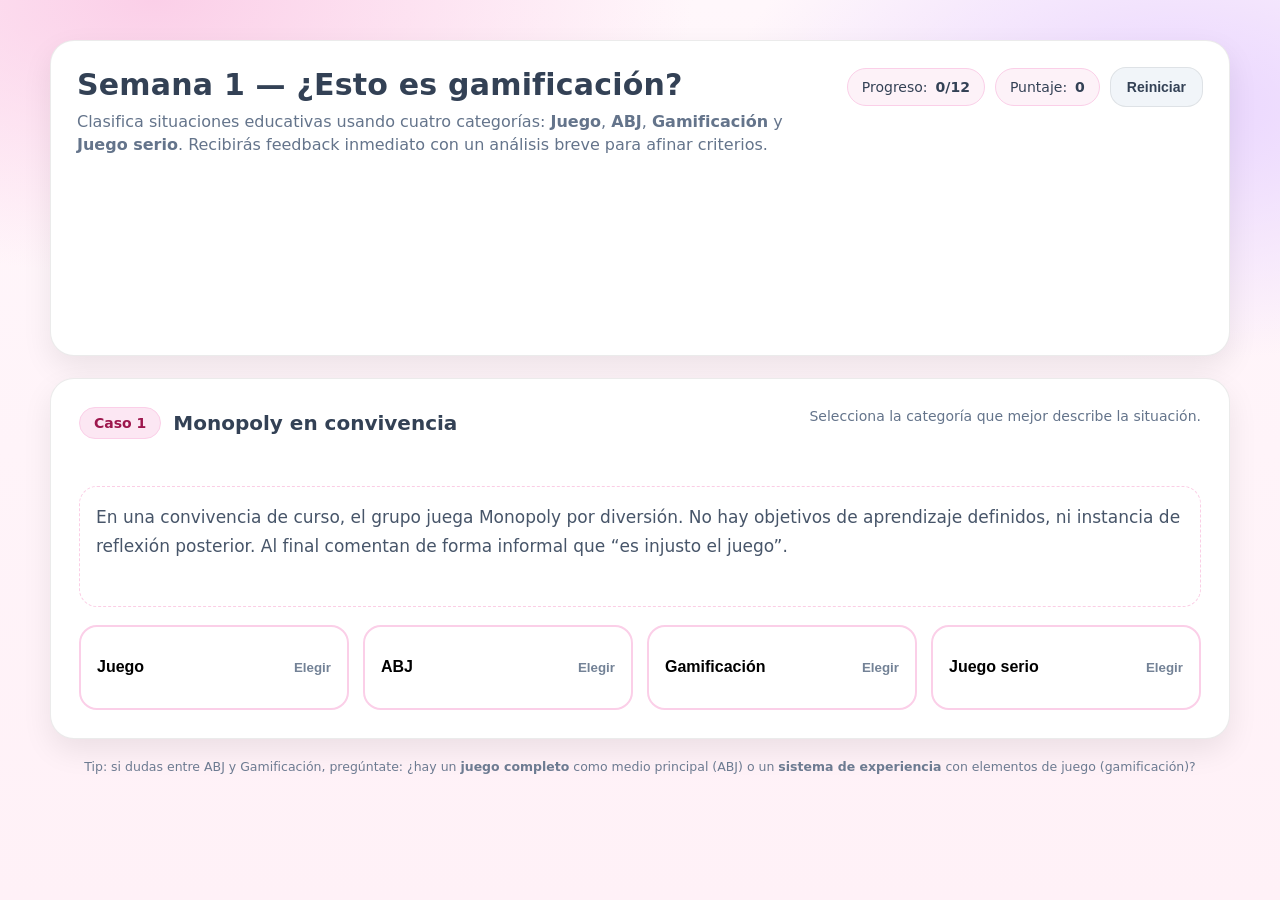
==== index.html @ e66f0f80 "Add files via upload" ====
<!DOCTYPE html>
<html lang="es">
<head>
  <meta charset="UTF-8" />
  <meta name="viewport" content="width=device-width, initial-scale=1.0"/>
  <title>Semana 1 — ¿Esto es gamificación?</title>
  <style>
    :root{
      --bg:#fff1f7;
      --card:#ffffff;
      --card2:#fdf2f8;
      --text:#334155;
      --muted:#64748b;
      --accent:#f472b6;
      --accent2:#c4b5fd;
      --ok:#34d399;
      --bad:#fb7185;
      --line:rgba(0,0,0,.08);
      --shadow: 0 12px 30px rgba(0,0,0,.08);
      --radius:24px;
      --radius2:18px;
      --font: ui-sans-serif, system-ui, -apple-system, Segoe UI, Roboto, Arial, sans-serif;
    }

    *{ box-sizing:border-box; }
    body{
      margin:0;
      font-family:var(--font);
      color:var(--text);
      background:
        radial-gradient(900px 460px at 12% 0%, #fbcfe8, transparent 60%),
        radial-gradient(820px 460px at 92% 12%, #e9d5ff, transparent 55%),
        linear-gradient(180deg, #fff7fb, var(--bg));
      min-height:100vh;
      display:flex;
      justify-content:center;
      padding:40px 22px;
    }

    .wrap{
      width:min(1180px, 100%);
      display:grid;
      gap:22px;
    }

    header{
      background:var(--card);
      border:1px solid var(--line);
      border-radius:var(--radius);
      box-shadow:var(--shadow);
      padding:26px;
      display:flex;
      justify-content:space-between;
      align-items:flex-start;
      gap:18px;
      flex-wrap:wrap;
    }

    .title h1{
      margin:0;
      font-size:30px;
      font-weight:900;
      letter-spacing:.2px;
    }
    .title p{
      margin:8px 0 0;
      color:var(--muted);
      font-size:16px;
      line-height:1.45;
      max-width:720px;
    }

    .meta{
      display:flex;
      gap:10px;
      align-items:center;
      flex-wrap:wrap;
      justify-content:flex-end;
    }
    .pill{
      background:#fdf2f8;
      border:1px solid #fbcfe8;
      padding:10px 14px;
      border-radius:999px;
      font-size:14px;
      display:flex;
      gap:8px;
      align-items:center;
    }
    .pill strong{ font-weight:900; }

    .btn{
      border:1px solid var(--line);
      background:var(--accent);
      color:white;
      padding:11px 16px;
      border-radius:16px;
      font-weight:900;
      font-size:14px;
      cursor:pointer;
      transition:.15s;
    }
    .btn:hover{ filter:brightness(.97); transform: translateY(-1px); }
    .btn.secondary{
      background:#f1f5f9;
      color:#334155;
    }

    main{
      display:grid;
      gap:18px;
    }

    .card{
      background:var(--card);
      border:1px solid var(--line);
      border-radius:var(--radius);
      box-shadow:var(--shadow);
      padding:28px;
      display:grid;
      gap:18px;
    }

    .row{
      display:flex;
      justify-content:space-between;
      align-items:flex-start;
      gap:12px;
      flex-wrap:wrap;
    }

    .caseTitle{
      display:flex;
      gap:12px;
      align-items:center;
      font-size:20px;
      font-weight:900;
    }
    .badge{
      background:#fce7f3;
      color:#9d174d;
      border-radius:999px;
      padding:7px 14px;
      font-size:14px;
      font-weight:900;
      border:1px solid #fbcfe8;
    }

    .mini{
      color:var(--muted);
      font-size:14px;
      line-height:1.4;
      max-width:420px;
    }

    .caseText{
      margin:0;
      font-size:17px;
      line-height:1.72;
      color:#475569;
      background:#ffffff;
      border:1px dashed rgba(244,114,182,.35);
      border-radius:18px;
      padding:16px 16px;
    }

    .options{
      display:grid;
      grid-template-columns: repeat(auto-fit, minmax(240px, 1fr));
      gap:14px;
    }

    button.opt{
      background:#fff;
      border:2px solid #fbcfe8;
      border-radius:18px;
      padding:16px 16px;
      font-size:16px;
      font-weight:900;
      cursor:pointer;
      transition:.15s;
      display:flex;
      justify-content:space-between;
      align-items:center;
      gap:12px;
      min-height:56px;
    }
    button.opt:hover{
      background:#fdf2f8;
      transform:translateY(-2px);
      border-color: rgba(244,114,182,.55);
    }
    button.opt:disabled{
      opacity:.75;
      cursor:not-allowed;
      transform:none;
    }
    button.opt small{
      font-weight:800;
      color:rgba(100,116,139,.9);
    }

    .feedback{
      display:none;
      background: #fdf2f8;
      border:1px solid #fbcfe8;
      border-radius:18px;
      padding:16px;
      gap:10px;
    }
    .feedback.show{ display:grid; }

    .tag{
      font-size:13px;
      font-weight:900;
      padding:6px 12px;
      border-radius:999px;
      width:fit-content;
      border:1px solid var(--line);
      background:#fff;
      color:var(--muted);
    }
    .tag.ok{
      background: rgba(52,211,153,.14);
      border-color: rgba(52,211,153,.35);
      color:#065f46;
    }
    .tag.bad{
      background: rgba(251,113,133,.14);
      border-color: rgba(251,113,133,.35);
      color:#7f1d1d;
    }

    .explain{
      margin:0;
      font-size:15px;
      line-height:1.65;
      color:#334155;
    }
    .explain em{
      font-style:normal;
      font-weight:900;
      color:#111827;
    }

    .nav{
      display:flex;
      justify-content:space-between;
      gap:10px;
      flex-wrap:wrap;
      align-items:center;
    }

    .result{
      display:none;
      background:var(--card);
      border:1px solid var(--line);
      border-radius:var(--radius);
      box-shadow:var(--shadow);
      padding:28px;
      gap:14px;
    }
    .result.show{ display:grid; }

    .scoreBig{
      font-size:40px;
      font-weight:1000;
      color:#9d174d;
      letter-spacing:.2px;
    }

    .hint{
      margin:0;
      color:var(--muted);
      font-size:15px;
      line-height:1.55;
    }

    .grid2{
      display:grid;
      grid-template-columns: 1.15fr .85fr;
      gap:16px;
    }
    @media (max-width: 900px){
      .grid2{ grid-template-columns:1fr; }
    }

    .list{
      margin:0;
      padding-left:18px;
      font-size:14.5px;
      color:#334155;
      line-height:1.6;
    }

    .tipBox{
      background:#f8fafc;
      border:1px solid rgba(148,163,184,.25);
      border-radius:18px;
      padding:16px;
    }

    .footerNote{
      text-align:center;
      color:rgba(100,116,139,.95);
      font-size:12.5px;
      margin-top:2px;
    }
  </style>
</head>
<body>
  <div class="wrap">
    <header>
      <div class="title">
        <h1>Semana 1 — ¿Esto es gamificación?</h1>
        <p>
          Clasifica situaciones educativas usando cuatro categorías: <strong>Juego</strong>, <strong>ABJ</strong>, <strong>Gamificación</strong> y <strong>Juego serio</strong>.
          Recibirás feedback inmediato con un análisis breve para afinar criterios.
        </p>
      </div>
      <div class="meta">
        <div class="pill">Progreso: <strong id="progress">0/12</strong></div>
        <div class="pill">Puntaje: <strong id="score">0</strong></div>
        <button class="btn secondary" id="resetBtn" type="button">Reiniciar</button>
      </div>
    </header>

    <main>
      <div class="card" id="caseCard">
        <div class="row">
          <div class="caseTitle">
            <span class="badge" id="caseBadge">Caso 1</span>
            <span id="caseName">—</span>
          </div>
          <div class="mini" id="caseMeta">Selecciona la categoría que mejor describe la situación.</div>
        </div>

        <p class="caseText" id="caseText"></p>

        <div class="options" id="options"></div>

        <div class="feedback" id="feedback">
          <div class="row">
            <span class="tag" id="tag"></span>
            <span class="mini" id="correctLabel"></span>
          </div>
          <p class="explain" id="explain"></p>
          <div class="nav">
            <button class="btn secondary" id="backBtn" type="button">← Anterior</button>
            <button class="btn" id="nextBtn" type="button">Siguiente →</button>
          </div>
        </div>
      </div>

      <div class="result" id="result">
        <div class="grid2">
          <div>
            <div class="scoreBig" id="finalScore">0/12</div>
            <p class="hint" id="finalHint"></p>
            <ul class="list" id="takeaways"></ul>
          </div>
          <div class="tipBox">
            <div class="caseTitle" style="margin-bottom:8px;">
              <span class="badge">Checklist rápido</span> ¿Cómo decido?
            </div>
            <ul class="list">
              <li><strong>Juego:</strong> actividad lúdica sin intención pedagógica explícita.</li>
              <li><strong>ABJ:</strong> uso intencional de un juego (existente o adaptado) como medio de aprendizaje.</li>
              <li><strong>Gamificación:</strong> diseño de una experiencia con elementos de juego (metas, progreso, feedback), sin depender de un juego completo.</li>
              <li><strong>Juego serio:</strong> juego/escape/simulación creado específicamente con propósito formativo y evaluación integrada.</li>
            </ul>
          </div>
        </div>
        <div class="nav">
          <button class="btn secondary" id="reviewBtn" type="button">Revisar casos</button>
          <button class="btn" id="copyBtn" type="button">Copiar resultados</button>
        </div>
      </div>

      <div class="footerNote">
        Tip: si dudas entre ABJ y Gamificación, pregúntate: ¿hay un <strong>juego completo</strong> como medio principal (ABJ) o un <strong>sistema de experiencia</strong> con elementos de juego (gamificación)?
      </div>
    </main>
  </div>

  <script>
    // Categorías
    const categories = [
      { key:"juego", label:"Juego" },
      { key:"abj", label:"ABJ" },
      { key:"gam", label:"Gamificación" },
      { key:"serio", label:"Juego serio" }
    ];

    // Casos ampliados (más grandes + juegos concretos + mini-análisis)
    const cases = [
      {
        name:"Monopoly en convivencia",
        text:"En una convivencia de curso, el grupo juega Monopoly por diversión. No hay objetivos de aprendizaje definidos, ni instancia de reflexión posterior. Al final comentan de forma informal que “es injusto el juego”.",
        correct:"juego",
        explain:"Esto es principalmente <em>juego</em>: la intención pedagógica no está explícita ni se diseña una experiencia de aprendizaje. Si quisieras convertirlo en ABJ, tendrías que definir objetivo (p. ej., negociación, probabilidad, economía) y una reflexión guiada."
      },
      {
        name:"Dixit para inferencias y argumentación",
        text:"En Lenguaje, la docente usa Dixit: cada estudiante elige una carta, redacta una interpretación y la defiende con evidencias de un texto leído. Se coevalúa con una pauta (claridad, evidencia, coherencia).",
        correct:"abj",
        explain:"Aquí se utiliza un juego existente como medio didáctico intencional. Eso es <em>ABJ</em>. El juego actúa como disparador de interpretación, argumentación y evidencia."
      },
      {
        name:"Unánimo para vocabulario y categorías",
        text:"En inglés, el docente usa Unánimo para consolidar vocabulario por unidades temáticas. Luego de cada ronda, los estudiantes explican por qué eligieron ciertas palabras, distinguiendo sinónimos y categorías semánticas.",
        correct:"abj",
        explain:"Es <em>ABJ</em>: juego existente, objetivo claro (vocabulario/categorización) y retroalimentación basada en la reflexión del porqué."
      },
      {
        name:"Sushi Go para probabilidad simple",
        text:"En Matemática, el curso usa Sushi Go para hablar de probabilidad: antes de revelar cartas, hacen predicciones y justifican decisiones. Al final registran patrones y construyen una conclusión breve.",
        correct:"abj",
        explain:"También es <em>ABJ</em>. El juego se transforma en un laboratorio de decisiones, predicción y estimación (probabilidad intuitiva)."
      },
      {
        name:"Sistema de misiones con niveles (sin juego base)",
        text:"La unidad se organiza en misiones semanales: cada misión tiene objetivo, tiempo estimado, niveles (básico/medio/desafío), feedback rápido, barra de progreso y logros por constancia.",
        correct:"gam",
        explain:"Esto es <em>gamificación</em>: el foco está en el diseño de experiencia con progreso, metas y feedback. No depende de un juego completo como medio."
      },
      {
        name:"Economía de aula con monedas canjeables",
        text:"Los estudiantes ganan monedas por hábitos (entrega, participación, tutorías) y las canjean por privilegios acordados. El docente monitorea avances, pero no hay juego central.",
        correct:"gam",
        explain:"Es <em>gamificación</em> porque implementa un sistema de incentivos y progreso. Para hacerlo más completo, conviene sumar propósito, autonomía y feedback significativo (no solo premios)."
      },
      {
        name:"Escape room de ciencias diseñado para enseñar",
        text:"El docente diseña un escape room con enigmas de mezclas, densidad y cambios de estado. Hay narrativa, pistas, tiempo limitado y una rúbrica simple de desempeño al cierre.",
        correct:"serio",
        explain:"Esto se acerca a <em>juego serio</em>: fue creado con propósito formativo, integra evaluación y el aprendizaje ocurre dentro del desafío diseñado."
      },
      {
        name:"Simulación digital de ciudad sustentable",
        text:"Se usa un simulador creado para educación donde administran recursos de una ciudad, toman decisiones y observan consecuencias (contaminación, energía, transporte). Al final entregan reporte y reflexión.",
        correct:"serio",
        explain:"Corresponde a <em>juego serio</em> por ser una simulación diseñada con objetivos educativos y trazabilidad del aprendizaje."
      },
      {
        name:"Kahoot de repaso con meta y reflexión",
        text:"Al cierre, se aplica un Kahoot de 12 preguntas. Luego el curso analiza 3 ítems con mayor error y justifica la alternativa correcta. Se registra qué contenido requiere refuerzo.",
        correct:"abj",
        explain:"Cuando el quiz lúdico es el medio principal del repaso y hay reflexión, funciona como <em>ABJ</em>. Si solo fuera ranking sin cierre reflexivo, sería más débil pedagógicamente."
      },
      {
        name:"Classcraft como sistema de experiencia",
        text:"El curso usa Classcraft: roles, poderes, misiones, puntos por hábitos y consecuencias formativas. Se integra al año completo con progresión y eventos.",
        correct:"gam",
        explain:"Classcraft es un ejemplo típico de <em>gamificación</em>: crea un sistema de experiencia con progresión, roles y feedback para sostener comportamiento y aprendizaje."
      },
      {
        name:"Clue adaptado para el método científico",
        text:"Se adapta Clue: cada pista representa evidencia científica (datos, variables, hipótesis). Deben argumentar qué hipótesis se sostiene y por qué, usando una pauta de razonamiento.",
        correct:"abj",
        explain:"Es <em>ABJ</em> porque se toma un juego existente y se adapta con intención pedagógica clara (evidencia, inferencia, método científico)."
      },
      {
        name:"Jugar FIFA en recreo",
        text:"Un grupo juega FIFA por diversión. Un docente observa y comenta que mejora el trabajo en equipo, pero no hay objetivo, guía ni evaluación.",
        correct:"juego",
        explain:"Sin intención pedagógica explícita ni estructura didáctica, es <em>juego</em>. Podría volverse ABJ si se diseña una reflexión sobre estrategia, roles, cooperación o toma de decisiones."
      }
    ];

    // ====== Estado ======
    let idx = 0;
    let score = 0;
    const answered = new Array(cases.length).fill(null);

    const $ = (id) => document.getElementById(id);

    function labelOf(key){
      return categories.find(c => c.key === key)?.label ?? key;
    }

    function render(){
      const c = cases[idx];
      $("caseBadge").textContent = `Caso ${idx+1}`;
      $("caseName").textContent = c.name;
      $("caseText").textContent = c.text;

      const doneCount = answered.filter(x => x !== null).length;
      $("progress").textContent = `${doneCount}/${cases.length}`;
      $("score").textContent = score;

      const optWrap = $("options");
      optWrap.innerHTML = "";
      categories.forEach(cat => {
        const btn = document.createElement("button");
        btn.type="button";
        btn.className="opt";
        btn.innerHTML = `<span>${cat.label}</span><small>Elegir</small>`;
        btn.addEventListener("click", () => choose(cat.key));
        optWrap.appendChild(btn);
      });

      const prev = answered[idx];
      if(prev){
        showFeedback(prev.choice, prev.correct);
        disableOptions(true);
      } else {
        $("feedback").classList.remove("show");
        disableOptions(false);
      }

      $("backBtn").disabled = idx === 0;

      if(doneCount === cases.length){
        $("result").classList.add("show");
        $("caseCard").style.display = "none";
        showFinal();
      } else {
        $("result").classList.remove("show");
        $("caseCard").style.display = "grid";
      }
    }

    function disableOptions(disabled){
      document.querySelectorAll("button.opt").forEach(b => b.disabled = disabled);
    }

    function choose(choice){
      const c = cases[idx];
      const isCorrect = choice === c.correct;

      if(answered[idx] === null){
        if(isCorrect) score += 1;
      }
      answered[idx] = { choice, correct: isCorrect };

      showFeedback(choice, isCorrect);
      disableOptions(true);

      const doneCount = answered.filter(x => x !== null).length;
      $("progress").textContent = `${doneCount}/${cases.length}`;
      $("score").textContent = score;

      if(doneCount === cases.length){
        setTimeout(() => {
          $("result").classList.add("show");
          $("caseCard").style.display = "none";
          showFinal();
        }, 250);
      }
    }

    function showFeedback(choiceKey, isCorrect){
      const c = cases[idx];
      const fb = $("feedback");
      fb.classList.add("show");

      const tag = $("tag");
      tag.className = "tag " + (isCorrect ? "ok" : "bad");
      tag.textContent = isCorrect ? "Correcto" : "Revisemos";

      $("correctLabel").textContent =
        `Tu respuesta: ${labelOf(choiceKey)} · Respuesta esperada: ${labelOf(c.correct)}`;

      $("explain").innerHTML =
        `${c.explain}<br><br><span class="mini"><strong>Clave:</strong> intención pedagógica + estructura (objetivo, feedback, reflexión) = mejora la calidad educativa del uso lúdico.</span>`;
    }

    function next(){
      if(idx < cases.length - 1){
        idx += 1;
        render();
      }
    }
    function back(){
      if(idx > 0){
        idx -= 1;
        render();
      }
    }

    function resetAll(){
      idx = 0;
      score = 0;
      for(let i=0;i<answered.length;i++) answered[i] = null;
      $("result").classList.remove("show");
      $("caseCard").style.display = "grid";
      render();
    }

    function showFinal(){
      $("finalScore").textContent = `${score}/${cases.length}`;

      let msg = "";
      if(score >= 10) msg = "Excelente criterio. Estás diferenciando muy bien intención pedagógica, juego base y diseño de experiencia.";
      else if(score >= 8) msg = "Muy buen nivel. Revisa especialmente la frontera ABJ vs Gamificación cuando hay quiz/herramientas.";
      else if(score >= 6) msg = "Bien. Tienes base sólida, pero te conviene afinar el criterio de intención + estructura + evaluación.";
      else msg = "Buen inicio. Te recomiendo releer los criterios y volver a revisar casos para consolidar distinciones.";

      $("finalHint").textContent = msg;

      const takeaways = [
        "Primero: detecta si existe un objetivo de aprendizaje explícito.",
        "Segundo: si se usa un juego existente/adaptado como medio → ABJ.",
        "Tercero: si es un sistema con misiones/puntos/progreso sin juego completo → Gamificación.",
        "Si el recurso fue creado para enseñar con evaluación integrada → Juego serio.",
        "Si no hay intención pedagógica explícita → Juego (recreativo)."
      ];

      const ul = $("takeaways");
      ul.innerHTML = "";
      takeaways.forEach(t => {
        const li = document.createElement("li");
        li.textContent = t;
        ul.appendChild(li);
      });
    }

    function review(){
      $("result").classList.remove("show");
      $("caseCard").style.display = "grid";
      idx = 0;
      render();
    }

    function copyResults(){
      const lines = [];
      lines.push("Resultados — Semana 1: ¿Esto es gamificación?");
      lines.push(`Puntaje: ${score}/${cases.length}`);
      lines.push("");
      cases.forEach((c, i) => {
        const a = answered[i];
        const pick = a ? labelOf(a.choice) : "—";
        const ok = a ? (a.correct ? "✔" : "✘") : "—";
        lines.push(`${i+1}. ${c.name} → ${ok} (Elegí: ${pick} | Esperado: ${labelOf(c.correct)})`);
      });

      const text = lines.join("\n");
      navigator.clipboard.writeText(text).then(() => {
        const btn = $("copyBtn");
        const old = btn.textContent;
        btn.textContent = "¡Copiado!";
        setTimeout(() => btn.textContent = old, 1100);
      }).catch(() => {
        alert("No se pudo copiar automáticamente. Copia manualmente desde el navegador.");
      });
    }

    // Eventos
    $("nextBtn").addEventListener("click", next);
    $("backBtn").addEventListener("click", back);
    $("resetBtn").addEventListener("click", resetAll);
    $("reviewBtn").addEventListener("click", review);
    $("copyBtn").addEventListener("click", copyResults);

    // Init
    render();
  </script>
</body>
</html>
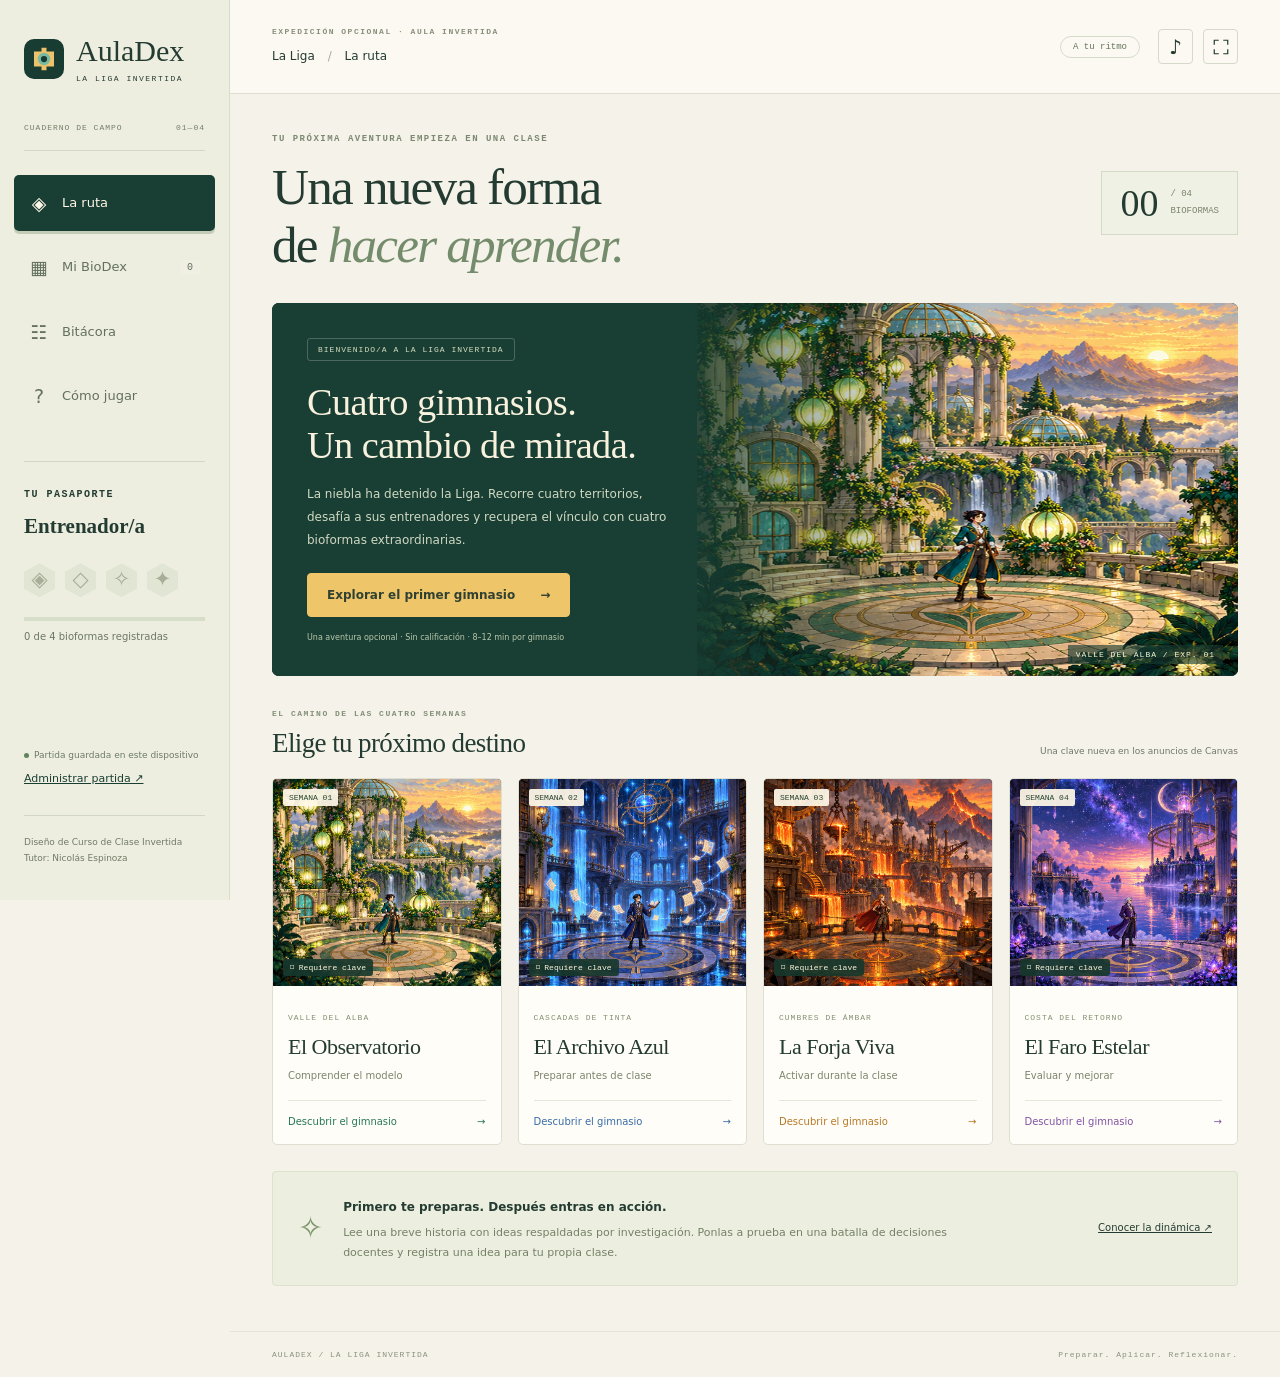
==== commit dbf2f246: "Crear AulaDex: cuatro gimnasios de aula invertida, batallas formativas y BioDex" ====
--- a/index.html
+++ b/index.html
@@ -1,660 +1,11 @@
-<!DOCTYPE html>
-<html lang="es">
-<head>
-  <meta charset="UTF-8" />
-  <meta name="viewport" content="width=device-width, initial-scale=1.0"/>
-  <title>Semana 1 — ¿Esto es gamificación?</title>
-  <style>
-    :root{
-      --bg:#fff1f7;
-      --card:#ffffff;
-      --card2:#fdf2f8;
-      --text:#334155;
-      --muted:#64748b;
-      --accent:#f472b6;
-      --accent2:#c4b5fd;
-      --ok:#34d399;
-      --bad:#fb7185;
-      --line:rgba(0,0,0,.08);
-      --shadow: 0 12px 30px rgba(0,0,0,.08);
-      --radius:24px;
-      --radius2:18px;
-      --font: ui-sans-serif, system-ui, -apple-system, Segoe UI, Roboto, Arial, sans-serif;
-    }
-
-    *{ box-sizing:border-box; }
-    body{
-      margin:0;
-      font-family:var(--font);
-      color:var(--text);
-      background:
-        radial-gradient(900px 460px at 12% 0%, #fbcfe8, transparent 60%),
-        radial-gradient(820px 460px at 92% 12%, #e9d5ff, transparent 55%),
-        linear-gradient(180deg, #fff7fb, var(--bg));
-      min-height:100vh;
-      display:flex;
-      justify-content:center;
-      padding:40px 22px;
-    }
-
-    .wrap{
-      width:min(1180px, 100%);
-      display:grid;
-      gap:22px;
-    }
-
-    header{
-      background:var(--card);
-      border:1px solid var(--line);
-      border-radius:var(--radius);
-      box-shadow:var(--shadow);
-      padding:26px;
-      display:flex;
-      justify-content:space-between;
-      align-items:flex-start;
-      gap:18px;
-      flex-wrap:wrap;
-    }
-
-    .title h1{
-      margin:0;
-      font-size:30px;
-      font-weight:900;
-      letter-spacing:.2px;
-    }
-    .title p{
-      margin:8px 0 0;
-      color:var(--muted);
-      font-size:16px;
-      line-height:1.45;
-      max-width:720px;
-    }
-
-    .meta{
-      display:flex;
-      gap:10px;
-      align-items:center;
-      flex-wrap:wrap;
-      justify-content:flex-end;
-    }
-    .pill{
-      background:#fdf2f8;
-      border:1px solid #fbcfe8;
-      padding:10px 14px;
-      border-radius:999px;
-      font-size:14px;
-      display:flex;
-      gap:8px;
-      align-items:center;
-    }
-    .pill strong{ font-weight:900; }
-
-    .btn{
-      border:1px solid var(--line);
-      background:var(--accent);
-      color:white;
-      padding:11px 16px;
-      border-radius:16px;
-      font-weight:900;
-      font-size:14px;
-      cursor:pointer;
-      transition:.15s;
-    }
-    .btn:hover{ filter:brightness(.97); transform: translateY(-1px); }
-    .btn.secondary{
-      background:#f1f5f9;
-      color:#334155;
-    }
-
-    main{
-      display:grid;
-      gap:18px;
-    }
-
-    .card{
-      background:var(--card);
-      border:1px solid var(--line);
-      border-radius:var(--radius);
-      box-shadow:var(--shadow);
-      padding:28px;
-      display:grid;
-      gap:18px;
-    }
-
-    .row{
-      display:flex;
-      justify-content:space-between;
-      align-items:flex-start;
-      gap:12px;
-      flex-wrap:wrap;
-    }
-
-    .caseTitle{
-      display:flex;
-      gap:12px;
-      align-items:center;
-      font-size:20px;
-      font-weight:900;
-    }
-    .badge{
-      background:#fce7f3;
-      color:#9d174d;
-      border-radius:999px;
-      padding:7px 14px;
-      font-size:14px;
-      font-weight:900;
-      border:1px solid #fbcfe8;
-    }
-
-    .mini{
-      color:var(--muted);
-      font-size:14px;
-      line-height:1.4;
-      max-width:420px;
-    }
-
-    .caseText{
-      margin:0;
-      font-size:17px;
-      line-height:1.72;
-      color:#475569;
-      background:#ffffff;
-      border:1px dashed rgba(244,114,182,.35);
-      border-radius:18px;
-      padding:16px 16px;
-    }
-
-    .options{
-      display:grid;
-      grid-template-columns: repeat(auto-fit, minmax(240px, 1fr));
-      gap:14px;
-    }
-
-    button.opt{
-      background:#fff;
-      border:2px solid #fbcfe8;
-      border-radius:18px;
-      padding:16px 16px;
-      font-size:16px;
-      font-weight:900;
-      cursor:pointer;
-      transition:.15s;
-      display:flex;
-      justify-content:space-between;
-      align-items:center;
-      gap:12px;
-      min-height:56px;
-    }
-    button.opt:hover{
-      background:#fdf2f8;
-      transform:translateY(-2px);
-      border-color: rgba(244,114,182,.55);
-    }
-    button.opt:disabled{
-      opacity:.75;
-      cursor:not-allowed;
-      transform:none;
-    }
-    button.opt small{
-      font-weight:800;
-      color:rgba(100,116,139,.9);
-    }
-
-    .feedback{
-      display:none;
-      background: #fdf2f8;
-      border:1px solid #fbcfe8;
-      border-radius:18px;
-      padding:16px;
-      gap:10px;
-    }
-    .feedback.show{ display:grid; }
-
-    .tag{
-      font-size:13px;
-      font-weight:900;
-      padding:6px 12px;
-      border-radius:999px;
-      width:fit-content;
-      border:1px solid var(--line);
-      background:#fff;
-      color:var(--muted);
-    }
-    .tag.ok{
-      background: rgba(52,211,153,.14);
-      border-color: rgba(52,211,153,.35);
-      color:#065f46;
-    }
-    .tag.bad{
-      background: rgba(251,113,133,.14);
-      border-color: rgba(251,113,133,.35);
-      color:#7f1d1d;
-    }
-
-    .explain{
-      margin:0;
-      font-size:15px;
-      line-height:1.65;
-      color:#334155;
-    }
-    .explain em{
-      font-style:normal;
-      font-weight:900;
-      color:#111827;
-    }
-
-    .nav{
-      display:flex;
-      justify-content:space-between;
-      gap:10px;
-      flex-wrap:wrap;
-      align-items:center;
-    }
-
-    .result{
-      display:none;
-      background:var(--card);
-      border:1px solid var(--line);
-      border-radius:var(--radius);
-      box-shadow:var(--shadow);
-      padding:28px;
-      gap:14px;
-    }
-    .result.show{ display:grid; }
-
-    .scoreBig{
-      font-size:40px;
-      font-weight:1000;
-      color:#9d174d;
-      letter-spacing:.2px;
-    }
-
-    .hint{
-      margin:0;
-      color:var(--muted);
-      font-size:15px;
-      line-height:1.55;
-    }
-
-    .grid2{
-      display:grid;
-      grid-template-columns: 1.15fr .85fr;
-      gap:16px;
-    }
-    @media (max-width: 900px){
-      .grid2{ grid-template-columns:1fr; }
-    }
-
-    .list{
-      margin:0;
-      padding-left:18px;
-      font-size:14.5px;
-      color:#334155;
-      line-height:1.6;
-    }
-
-    .tipBox{
-      background:#f8fafc;
-      border:1px solid rgba(148,163,184,.25);
-      border-radius:18px;
-      padding:16px;
-    }
-
-    .footerNote{
-      text-align:center;
-      color:rgba(100,116,139,.95);
-      font-size:12.5px;
-      margin-top:2px;
-    }
-  </style>
-</head>
-<body>
-  <div class="wrap">
-    <header>
-      <div class="title">
-        <h1>Semana 1 — ¿Esto es gamificación?</h1>
-        <p>
-          Clasifica situaciones educativas usando cuatro categorías: <strong>Juego</strong>, <strong>ABJ</strong>, <strong>Gamificación</strong> y <strong>Juego serio</strong>.
-          Recibirás feedback inmediato con un análisis breve para afinar criterios.
-        </p>
-      </div>
-      <div class="meta">
-        <div class="pill">Progreso: <strong id="progress">0/12</strong></div>
-        <div class="pill">Puntaje: <strong id="score">0</strong></div>
-        <button class="btn secondary" id="resetBtn" type="button">Reiniciar</button>
-      </div>
-    </header>
-
-    <main>
-      <div class="card" id="caseCard">
-        <div class="row">
-          <div class="caseTitle">
-            <span class="badge" id="caseBadge">Caso 1</span>
-            <span id="caseName">—</span>
-          </div>
-          <div class="mini" id="caseMeta">Selecciona la categoría que mejor describe la situación.</div>
-        </div>
-
-        <p class="caseText" id="caseText"></p>
-
-        <div class="options" id="options"></div>
-
-        <div class="feedback" id="feedback">
-          <div class="row">
-            <span class="tag" id="tag"></span>
-            <span class="mini" id="correctLabel"></span>
-          </div>
-          <p class="explain" id="explain"></p>
-          <div class="nav">
-            <button class="btn secondary" id="backBtn" type="button">← Anterior</button>
-            <button class="btn" id="nextBtn" type="button">Siguiente →</button>
-          </div>
-        </div>
-      </div>
-
-      <div class="result" id="result">
-        <div class="grid2">
-          <div>
-            <div class="scoreBig" id="finalScore">0/12</div>
-            <p class="hint" id="finalHint"></p>
-            <ul class="list" id="takeaways"></ul>
-          </div>
-          <div class="tipBox">
-            <div class="caseTitle" style="margin-bottom:8px;">
-              <span class="badge">Checklist rápido</span> ¿Cómo decido?
-            </div>
-            <ul class="list">
-              <li><strong>Juego:</strong> actividad lúdica sin intención pedagógica explícita.</li>
-              <li><strong>ABJ:</strong> uso intencional de un juego (existente o adaptado) como medio de aprendizaje.</li>
-              <li><strong>Gamificación:</strong> diseño de una experiencia con elementos de juego (metas, progreso, feedback), sin depender de un juego completo.</li>
-              <li><strong>Juego serio:</strong> juego/escape/simulación creado específicamente con propósito formativo y evaluación integrada.</li>
-            </ul>
-          </div>
-        </div>
-        <div class="nav">
-          <button class="btn secondary" id="reviewBtn" type="button">Revisar casos</button>
-          <button class="btn" id="copyBtn" type="button">Copiar resultados</button>
-        </div>
-      </div>
-
-      <div class="footerNote">
-        Tip: si dudas entre ABJ y Gamificación, pregúntate: ¿hay un <strong>juego completo</strong> como medio principal (ABJ) o un <strong>sistema de experiencia</strong> con elementos de juego (gamificación)?
-      </div>
-    </main>
-  </div>
-
-  <script>
-    // Categorías
-    const categories = [
-      { key:"juego", label:"Juego" },
-      { key:"abj", label:"ABJ" },
-      { key:"gam", label:"Gamificación" },
-      { key:"serio", label:"Juego serio" }
-    ];
-
-    // Casos ampliados (más grandes + juegos concretos + mini-análisis)
-    const cases = [
-      {
-        name:"Monopoly en convivencia",
-        text:"En una convivencia de curso, el grupo juega Monopoly por diversión. No hay objetivos de aprendizaje definidos, ni instancia de reflexión posterior. Al final comentan de forma informal que “es injusto el juego”.",
-        correct:"juego",
-        explain:"Esto es principalmente <em>juego</em>: la intención pedagógica no está explícita ni se diseña una experiencia de aprendizaje. Si quisieras convertirlo en ABJ, tendrías que definir objetivo (p. ej., negociación, probabilidad, economía) y una reflexión guiada."
-      },
-      {
-        name:"Dixit para inferencias y argumentación",
-        text:"En Lenguaje, la docente usa Dixit: cada estudiante elige una carta, redacta una interpretación y la defiende con evidencias de un texto leído. Se coevalúa con una pauta (claridad, evidencia, coherencia).",
-        correct:"abj",
-        explain:"Aquí se utiliza un juego existente como medio didáctico intencional. Eso es <em>ABJ</em>. El juego actúa como disparador de interpretación, argumentación y evidencia."
-      },
-      {
-        name:"Unánimo para vocabulario y categorías",
-        text:"En inglés, el docente usa Unánimo para consolidar vocabulario por unidades temáticas. Luego de cada ronda, los estudiantes explican por qué eligieron ciertas palabras, distinguiendo sinónimos y categorías semánticas.",
-        correct:"abj",
-        explain:"Es <em>ABJ</em>: juego existente, objetivo claro (vocabulario/categorización) y retroalimentación basada en la reflexión del porqué."
-      },
-      {
-        name:"Sushi Go para probabilidad simple",
-        text:"En Matemática, el curso usa Sushi Go para hablar de probabilidad: antes de revelar cartas, hacen predicciones y justifican decisiones. Al final registran patrones y construyen una conclusión breve.",
-        correct:"abj",
-        explain:"También es <em>ABJ</em>. El juego se transforma en un laboratorio de decisiones, predicción y estimación (probabilidad intuitiva)."
-      },
-      {
-        name:"Sistema de misiones con niveles (sin juego base)",
-        text:"La unidad se organiza en misiones semanales: cada misión tiene objetivo, tiempo estimado, niveles (básico/medio/desafío), feedback rápido, barra de progreso y logros por constancia.",
-        correct:"gam",
-        explain:"Esto es <em>gamificación</em>: el foco está en el diseño de experiencia con progreso, metas y feedback. No depende de un juego completo como medio."
-      },
-      {
-        name:"Economía de aula con monedas canjeables",
-        text:"Los estudiantes ganan monedas por hábitos (entrega, participación, tutorías) y las canjean por privilegios acordados. El docente monitorea avances, pero no hay juego central.",
-        correct:"gam",
-        explain:"Es <em>gamificación</em> porque implementa un sistema de incentivos y progreso. Para hacerlo más completo, conviene sumar propósito, autonomía y feedback significativo (no solo premios)."
-      },
-      {
-        name:"Escape room de ciencias diseñado para enseñar",
-        text:"El docente diseña un escape room con enigmas de mezclas, densidad y cambios de estado. Hay narrativa, pistas, tiempo limitado y una rúbrica simple de desempeño al cierre.",
-        correct:"serio",
-        explain:"Esto se acerca a <em>juego serio</em>: fue creado con propósito formativo, integra evaluación y el aprendizaje ocurre dentro del desafío diseñado."
-      },
-      {
-        name:"Simulación digital de ciudad sustentable",
-        text:"Se usa un simulador creado para educación donde administran recursos de una ciudad, toman decisiones y observan consecuencias (contaminación, energía, transporte). Al final entregan reporte y reflexión.",
-        correct:"serio",
-        explain:"Corresponde a <em>juego serio</em> por ser una simulación diseñada con objetivos educativos y trazabilidad del aprendizaje."
-      },
-      {
-        name:"Kahoot de repaso con meta y reflexión",
-        text:"Al cierre, se aplica un Kahoot de 12 preguntas. Luego el curso analiza 3 ítems con mayor error y justifica la alternativa correcta. Se registra qué contenido requiere refuerzo.",
-        correct:"abj",
-        explain:"Cuando el quiz lúdico es el medio principal del repaso y hay reflexión, funciona como <em>ABJ</em>. Si solo fuera ranking sin cierre reflexivo, sería más débil pedagógicamente."
-      },
-      {
-        name:"Classcraft como sistema de experiencia",
-        text:"El curso usa Classcraft: roles, poderes, misiones, puntos por hábitos y consecuencias formativas. Se integra al año completo con progresión y eventos.",
-        correct:"gam",
-        explain:"Classcraft es un ejemplo típico de <em>gamificación</em>: crea un sistema de experiencia con progresión, roles y feedback para sostener comportamiento y aprendizaje."
-      },
-      {
-        name:"Clue adaptado para el método científico",
-        text:"Se adapta Clue: cada pista representa evidencia científica (datos, variables, hipótesis). Deben argumentar qué hipótesis se sostiene y por qué, usando una pauta de razonamiento.",
-        correct:"abj",
-        explain:"Es <em>ABJ</em> porque se toma un juego existente y se adapta con intención pedagógica clara (evidencia, inferencia, método científico)."
-      },
-      {
-        name:"Jugar FIFA en recreo",
-        text:"Un grupo juega FIFA por diversión. Un docente observa y comenta que mejora el trabajo en equipo, pero no hay objetivo, guía ni evaluación.",
-        correct:"juego",
-        explain:"Sin intención pedagógica explícita ni estructura didáctica, es <em>juego</em>. Podría volverse ABJ si se diseña una reflexión sobre estrategia, roles, cooperación o toma de decisiones."
-      }
-    ];
-
-    // ====== Estado ======
-    let idx = 0;
-    let score = 0;
-    const answered = new Array(cases.length).fill(null);
-
-    const $ = (id) => document.getElementById(id);
-
-    function labelOf(key){
-      return categories.find(c => c.key === key)?.label ?? key;
-    }
-
-    function render(){
-      const c = cases[idx];
-      $("caseBadge").textContent = `Caso ${idx+1}`;
-      $("caseName").textContent = c.name;
-      $("caseText").textContent = c.text;
-
-      const doneCount = answered.filter(x => x !== null).length;
-      $("progress").textContent = `${doneCount}/${cases.length}`;
-      $("score").textContent = score;
-
-      const optWrap = $("options");
-      optWrap.innerHTML = "";
-      categories.forEach(cat => {
-        const btn = document.createElement("button");
-        btn.type="button";
-        btn.className="opt";
-        btn.innerHTML = `<span>${cat.label}</span><small>Elegir</small>`;
-        btn.addEventListener("click", () => choose(cat.key));
-        optWrap.appendChild(btn);
-      });
-
-      const prev = answered[idx];
-      if(prev){
-        showFeedback(prev.choice, prev.correct);
-        disableOptions(true);
-      } else {
-        $("feedback").classList.remove("show");
-        disableOptions(false);
-      }
-
-      $("backBtn").disabled = idx === 0;
-
-      if(doneCount === cases.length){
-        $("result").classList.add("show");
-        $("caseCard").style.display = "none";
-        showFinal();
-      } else {
-        $("result").classList.remove("show");
-        $("caseCard").style.display = "grid";
-      }
-    }
-
-    function disableOptions(disabled){
-      document.querySelectorAll("button.opt").forEach(b => b.disabled = disabled);
-    }
-
-    function choose(choice){
-      const c = cases[idx];
-      const isCorrect = choice === c.correct;
-
-      if(answered[idx] === null){
-        if(isCorrect) score += 1;
-      }
-      answered[idx] = { choice, correct: isCorrect };
-
-      showFeedback(choice, isCorrect);
-      disableOptions(true);
-
-      const doneCount = answered.filter(x => x !== null).length;
-      $("progress").textContent = `${doneCount}/${cases.length}`;
-      $("score").textContent = score;
-
-      if(doneCount === cases.length){
-        setTimeout(() => {
-          $("result").classList.add("show");
-          $("caseCard").style.display = "none";
-          showFinal();
-        }, 250);
-      }
-    }
-
-    function showFeedback(choiceKey, isCorrect){
-      const c = cases[idx];
-      const fb = $("feedback");
-      fb.classList.add("show");
-
-      const tag = $("tag");
-      tag.className = "tag " + (isCorrect ? "ok" : "bad");
-      tag.textContent = isCorrect ? "Correcto" : "Revisemos";
-
-      $("correctLabel").textContent =
-        `Tu respuesta: ${labelOf(choiceKey)} · Respuesta esperada: ${labelOf(c.correct)}`;
-
-      $("explain").innerHTML =
-        `${c.explain}<br><br><span class="mini"><strong>Clave:</strong> intención pedagógica + estructura (objetivo, feedback, reflexión) = mejora la calidad educativa del uso lúdico.</span>`;
-    }
-
-    function next(){
-      if(idx < cases.length - 1){
-        idx += 1;
-        render();
-      }
-    }
-    function back(){
-      if(idx > 0){
-        idx -= 1;
-        render();
-      }
-    }
-
-    function resetAll(){
-      idx = 0;
-      score = 0;
-      for(let i=0;i<answered.length;i++) answered[i] = null;
-      $("result").classList.remove("show");
-      $("caseCard").style.display = "grid";
-      render();
-    }
-
-    function showFinal(){
-      $("finalScore").textContent = `${score}/${cases.length}`;
-
-      let msg = "";
-      if(score >= 10) msg = "Excelente criterio. Estás diferenciando muy bien intención pedagógica, juego base y diseño de experiencia.";
-      else if(score >= 8) msg = "Muy buen nivel. Revisa especialmente la frontera ABJ vs Gamificación cuando hay quiz/herramientas.";
-      else if(score >= 6) msg = "Bien. Tienes base sólida, pero te conviene afinar el criterio de intención + estructura + evaluación.";
-      else msg = "Buen inicio. Te recomiendo releer los criterios y volver a revisar casos para consolidar distinciones.";
-
-      $("finalHint").textContent = msg;
-
-      const takeaways = [
-        "Primero: detecta si existe un objetivo de aprendizaje explícito.",
-        "Segundo: si se usa un juego existente/adaptado como medio → ABJ.",
-        "Tercero: si es un sistema con misiones/puntos/progreso sin juego completo → Gamificación.",
-        "Si el recurso fue creado para enseñar con evaluación integrada → Juego serio.",
-        "Si no hay intención pedagógica explícita → Juego (recreativo)."
-      ];
-
-      const ul = $("takeaways");
-      ul.innerHTML = "";
-      takeaways.forEach(t => {
-        const li = document.createElement("li");
-        li.textContent = t;
-        ul.appendChild(li);
-      });
-    }
-
-    function review(){
-      $("result").classList.remove("show");
-      $("caseCard").style.display = "grid";
-      idx = 0;
-      render();
-    }
-
-    function copyResults(){
-      const lines = [];
-      lines.push("Resultados — Semana 1: ¿Esto es gamificación?");
-      lines.push(`Puntaje: ${score}/${cases.length}`);
-      lines.push("");
-      cases.forEach((c, i) => {
-        const a = answered[i];
-        const pick = a ? labelOf(a.choice) : "—";
-        const ok = a ? (a.correct ? "✔" : "✘") : "—";
-        lines.push(`${i+1}. ${c.name} → ${ok} (Elegí: ${pick} | Esperado: ${labelOf(c.correct)})`);
-      });
-
-      const text = lines.join("\n");
-      navigator.clipboard.writeText(text).then(() => {
-        const btn = $("copyBtn");
-        const old = btn.textContent;
-        btn.textContent = "¡Copiado!";
-        setTimeout(() => btn.textContent = old, 1100);
-      }).catch(() => {
-        alert("No se pudo copiar automáticamente. Copia manualmente desde el navegador.");
-      });
-    }
-
-    // Eventos
-    $("nextBtn").addEventListener("click", next);
-    $("backBtn").addEventListener("click", back);
-    $("resetBtn").addEventListener("click", resetAll);
-    $("reviewBtn").addEventListener("click", review);
-    $("copyBtn").addEventListener("click", copyResults);
-
-    // Init
-    render();
-  </script>
-</body>
-</html>
+<!doctype html>
+<html lang="es"><head>
+<meta charset="utf-8"><meta name="viewport" content="width=device-width,initial-scale=1,viewport-fit=cover">
+<meta name="theme-color" content="#183b32"><meta name="description" content="Cuatro gimnasios, cuatro bioformas y una aventura opcional para transformar tus clases con aula invertida.">
+<title>AulaDex · La Liga Invertida</title>
+<link rel="icon" href="./assets/favicon.svg" type="image/svg+xml"><link rel="stylesheet" href="./styles.css">
+</head><body><a class="skip" href="#main">Saltar al contenido</a><div id="app"></div>
+<div id="toast" class="toast" role="status" aria-live="polite"></div>
+<dialog id="dialog" aria-labelledby="dialog-title"><div id="dialog-content"></div></dialog>
+<input id="import-file" type="file" accept="application/json,.json" hidden>
+<noscript>Activa JavaScript para iniciar esta aventura.</noscript><script type="module" src="./app.js"></script></body></html>
--- a/styles.css
+++ b/styles.css
@@ -0,0 +1,10 @@
+:root{--paper:#f5f2e9;--card:#fffdf7;--ink:#243b32;--green:#193e33;--muted:#70786c;--line:#dedfd2;--gold:#efc56a;--serif:Georgia,'Times New Roman',serif;--mono:'Courier New',monospace;--sans:system-ui,-apple-system,BlinkMacSystemFont,'Segoe UI',sans-serif}
+*{box-sizing:border-box}html{scroll-behavior:smooth}body{margin:0;background:var(--paper);color:var(--ink);font:15px/1.6 var(--sans)}button,input,textarea{font:inherit}button,a,input,textarea{-webkit-tap-highlight-color:transparent}button{cursor:pointer}a{color:inherit;text-decoration:none}button:disabled{cursor:default;opacity:.5}button:focus-visible,a:focus-visible,input:focus-visible,textarea:focus-visible{outline:3px solid #a66d19;outline-offset:4px}h1,h2,h3,p{margin:0}h1,h2,h3{font-family:var(--serif);font-weight:500;line-height:1.12}h1{font-size:clamp(36px,4vw,60px);letter-spacing:-1.8px}h1 em{color:#748c6b;font-weight:400}h2{font-size:30px;letter-spacing:-.6px}h3{font-size:24px}img{max-width:100%}.muted{color:var(--muted)}.small{font-size:12px}.eyebrow{display:block;font:10px/1.6 var(--mono);font-weight:700;letter-spacing:1.5px;text-transform:uppercase}.skip{position:fixed;left:16px;top:-100px;background:var(--gold);padding:12px;z-index:20}.skip:focus{top:16px}.sidebar{position:fixed;inset:0 auto 0 0;width:230px;padding:34px 24px;display:flex;flex-direction:column;background:#edeedf;border-right:1px solid #d8dccb;z-index:5}.brand{display:flex;align-items:center;gap:12px;margin-bottom:40px}.brand>span{font-family:var(--serif);font-size:30px;line-height:1.1}.brand small{display:block;margin-top:7px;font:8px var(--mono);letter-spacing:1.5px}.edition{font:8px var(--mono);letter-spacing:1px;display:flex;justify-content:space-between;color:#737e68;padding-bottom:18px;border-bottom:1px solid #d2d7c5}nav{display:grid;gap:8px;margin:24px -10px 36px}.nav-item{display:flex;align-items:center;gap:13px;padding:13px 15px;border-radius:5px;color:#63715d;font-size:13px}.nav-item>span{font-size:19px;min-width:20px;text-align:center}.nav-item.active{background:var(--green);color:#fff8e8;box-shadow:0 3px 0 #c4cbb7}.nav-item b{margin-left:auto;font:10px var(--mono);background:#ffffff20;padding:2px 7px;border-radius:3px}.passport{border-top:1px solid #d2d7c5;padding:25px 0}.passport>strong{display:block;margin-top:7px;font-family:var(--serif);font-size:21px;overflow-wrap:anywhere}.badge-row{display:flex;gap:10px;margin:20px 0}.mini-badge{display:grid;place-items:center;width:31px;height:34px;color:#a7ad98;background:#e1e5d3;clip-path:polygon(50% 0,100% 25%,100% 75%,50% 100%,0 75%,0 25%);font-size:21px}.mini-badge.earned{background:var(--green);color:var(--gold)}.progress-track{height:4px;background:#d6ddc9}.progress-track i{display:block;height:100%;background:#567957;transition:width .5s}.passport small{display:block;margin-top:8px;color:#6c7863;font-size:10px}.sidebar-foot{margin-top:auto;font-size:9px;color:#6f7b66}.save-dot{display:inline-block;width:5px;height:5px;margin-right:5px;border-radius:50%;background:#61835f}.save-dot.warning{background:#b35d32}.text-btn{display:block;border:0;background:none;color:var(--green);padding:8px 0;font-size:11px;text-decoration:underline}.course-label{display:block;border-top:1px solid #d2d7c5;margin-top:19px;padding-top:18px;font-size:9px;line-height:1.8}.workspace{margin-left:230px}.topbar{height:94px;display:flex;align-items:center;justify-content:space-between;padding:0 42px;border-bottom:1px solid var(--line);background:#fbf9f1}.topbar .eyebrow{font-size:8px;color:#8a8f7c;margin-bottom:5px}.crumb{font-size:12px}.crumb>span{margin:0 9px;color:#a6ad96}.top-actions{display:flex;align-items:center;gap:10px}.optional-chip{font:9px var(--mono);border:1px solid #d6dccb;border-radius:50px;padding:5px 12px;color:#65755e;margin-right:8px}.icon-btn{border:1px solid #d5d9c9;background:transparent;color:var(--ink);width:35px;min-width:35px;height:35px;border-radius:4px;display:inline-grid;place-items:center;font-size:20px}.icon-btn:hover:not(:disabled){background:#e7eadb}main{max-width:1440px;margin:auto;padding:38px 42px 45px;outline:none}.page-intro{display:flex;align-items:center;justify-content:space-between;gap:20px;margin-bottom:30px}.page-intro .eyebrow{color:#7c8972;margin-bottom:12px;font-size:9px}.page-intro .muted{margin-top:12px}.chapter-seal{display:flex;align-items:center;gap:12px;padding:12px 18px;border:1px solid #d3dac5;min-width:130px;background:#eff1e4}.chapter-seal strong{font:38px var(--serif);line-height:1}.chapter-seal span{font:9px/1.8 var(--mono);color:#7a856c}.hero-panel{position:relative;min-height:364px;overflow:hidden;border-radius:7px;background:var(--green);color:#f7f1de;isolation:isolate}.hero-copy{position:relative;z-index:2;width:53%;padding:32px 35px;background:linear-gradient(90deg,#193e33 70%,#193e3300);pointer-events:none}.hero-copy>*{pointer-events:auto}.tag{display:inline-block;padding:5px 10px;border:1px solid #dbe0ce;color:#607558;border-radius:3px;font:9px/1.4 var(--mono);letter-spacing:1px}.tag.light{border-color:#ffffff38;color:#d7dfc2;font-size:8px}.hero-copy h2{font-size:clamp(28px,3vw,41px);margin:20px 0 16px;line-height:1.12}.hero-copy p{max-width:360px;color:#d0d9c3;font-size:12px;line-height:1.9}.btn{display:inline-flex;gap:15px;align-items:center;justify-content:center;background:var(--green);border:1px solid var(--green);border-radius:4px;color:#fff7e4;padding:12px 19px;font-size:12px;font-weight:600;line-height:1.5;min-height:44px;transition:filter .15s,transform .15s}.btn:hover{filter:brightness(1.15);transform:translateY(-1px)}.btn.secondary{background:transparent;color:var(--green);border-color:#cbd3be}.btn.golden{background:var(--gold);border-color:var(--gold);color:#304132}.hero-copy .btn{margin-top:21px}.hero-copy .btn>span{margin-left:10px}.hero-caption{display:block;color:#b9c9ad;font-size:8px;margin-top:15px}.scene{background-image:url('./assets/arenas.png');background-size:200% 200%;background-repeat:no-repeat;background-color:#284331}.scene-1{background-position:left top}.scene-2{background-position:right top}.scene-3{background-position:left bottom}.scene-4{background-position:right bottom}.hero-art{position:absolute;inset:0 0 0 auto;width:56%;z-index:-1}.hero-panel:after{content:'';position:absolute;inset:0;background:linear-gradient(90deg,#193e33 28%,transparent 72%);z-index:-1}.hero-coordinate{position:absolute;right:15px;bottom:12px;font:8px var(--mono);letter-spacing:1px;color:#fff5d3;background:#183b32a0;padding:5px 8px}.section-heading{display:flex;justify-content:space-between;align-items:flex-end;gap:15px;margin:32px 0 20px}.section-heading .eyebrow{font-size:8px;color:#829078;margin-bottom:7px}.section-heading h2{font-size:27px}.section-heading>.small{font-size:9px}.gym-grid{display:grid;grid-template-columns:repeat(4,minmax(0,1fr));gap:16px}.gym-card{background:var(--card);border:1px solid #dedfd0;border-radius:5px;overflow:hidden;transition:transform .2s,box-shadow .2s}.gym-card:hover{transform:translateY(-4px);box-shadow:0 10px 24px #1d392b10}.card-image{position:relative;display:block;width:100%;border:0;background:none;padding:0;text-align:left;aspect-ratio:1.1}.card-image .scene{position:absolute;inset:0}.week-label{position:absolute;top:10px;left:10px;padding:4px 6px;background:#fff9e9ed;font:8px var(--mono);color:#284331;border-radius:2px}.status-pill{position:absolute;bottom:10px;left:10px;padding:4px 7px;border-radius:3px;background:#17382de8;color:#fff6de;font:8px var(--mono)}.status-pill.done{background:#f2d28e;color:#29432b}.card-content{padding:17px 15px 10px}.card-region{font:8px var(--mono);letter-spacing:1px;text-transform:uppercase;color:#819074}.card-content h3{font-size:22px;margin:8px 0;letter-spacing:-.5px}.card-content>p{font-size:10px;color:#7b856e;min-height:17px}.card-link{border:0;border-top:1px solid #e4e6da;width:100%;background:none;padding:13px 0 4px;color:var(--gym,var(--green));display:flex;justify-content:space-between;align-items:center;font-size:10px;margin-top:15px;text-align:left;gap:8px}.field-note{display:flex;align-items:center;gap:20px;background:#ecefdf;border:1px solid #dce2cc;border-radius:4px;padding:22px 25px;margin-top:26px}.note-symbol{font-size:30px;color:#7c946c}.field-note strong{font-size:12px}.field-note p{font-size:11px;color:#748167;line-height:1.8;margin-top:5px;max-width:650px}.field-note>a{margin-left:auto;white-space:nowrap;font-size:10px;text-decoration:underline}.page-foot{max-width:1440px;padding:18px 42px;margin:auto;border-top:1px solid #e1e4d6;display:flex;justify-content:space-between;font:8px var(--mono);color:#8a937e;letter-spacing:1px}.back-link{display:inline-block;color:#71836a;font-size:11px;margin:0 0 20px}.gate-panel{display:grid;grid-template-columns:1fr 1fr;background:var(--card);border:1px solid var(--line);border-radius:6px;overflow:hidden}.gate-art{min-height:590px}.gate-copy{padding:40px 34px}.gate-copy h1{font-size:44px;margin:15px 0 24px}.lead{font-size:14px;line-height:1.9;color:#68775f}.trainer-line{display:flex;align-items:center;gap:14px;margin:25px 0}.trainer-line>span{color:var(--gym);font-size:36px}.trainer-line strong,.trainer-line small{display:block}.trainer-line small{font-size:10px;color:#819173}.lesson-meta{display:flex;flex-wrap:wrap;gap:13px;font:10px var(--mono);color:#78866c;border-top:1px solid var(--line);padding-top:18px;margin-bottom:28px}.gate-copy>p.small{margin-top:18px}.gate-copy>.btn{margin:0 4px 8px 0}label{display:block;font-size:12px;color:#65765b;line-height:1.6}input,textarea{width:100%;background:#f7f7ee;border:1px solid #cfd7c1;border-radius:4px;padding:11px 13px;color:var(--ink)}input::placeholder,textarea::placeholder{color:#89917d}input:focus,textarea:focus{background:#fffdf7}.input-row{display:flex;gap:8px;margin-top:11px}.input-row input{min-width:0;font-family:var(--mono);letter-spacing:3px;max-width:160px}.input-row .btn{padding:10px 14px;white-space:nowrap}.error-text{min-height:20px;color:#ab4739;font-size:11px;margin-top:7px}.reading-top{display:flex;justify-content:space-between;gap:10px}.reading-top .eyebrow{font-size:9px;color:#7b8a6e}.novel{display:grid;grid-template-columns:1fr 1fr;background:var(--card);border:1px solid var(--line);border-radius:6px;overflow:hidden}.novel-art{position:relative;min-height:590px;overflow:hidden}.novel-art>.scene{position:absolute;inset:0}.novel-art:after{content:'';position:absolute;inset:0;background:linear-gradient(0deg,#102d24bd,transparent 65%)}.novel-number{position:absolute;z-index:1;left:25px;top:20px;color:#fff7dd8c;font:50px var(--serif)}.speech{position:absolute;bottom:25px;left:25px;right:25px;z-index:1;background:#fffbecee;border:1px solid #e7dec6;padding:20px 23px;border-radius:3px;box-shadow:5px 5px 0 #152d2650}.speech>span{font:9px var(--mono);color:var(--gym);text-transform:uppercase;letter-spacing:2px}.speech p{font:17px/1.65 var(--serif);margin-top:7px}.novel-page{display:flex;flex-direction:column;padding:40px 35px}.novel-page>.eyebrow{color:var(--gym)}.novel-page h1{font-size:43px;margin:18px 0;letter-spacing:-1px}.lesson-divider{width:40px;height:2px;background:var(--gym);margin-bottom:23px}.lesson-text{color:#5f6c59;font-size:15px;line-height:1.9}.source-link{display:inline-block;border:0;background:none;color:#53754f;font:10px/1.7 var(--mono);text-align:left;padding:0;margin-top:18px;text-decoration:underline;text-underline-offset:3px}.thinking{background:#eef0e1;border-left:2px solid var(--gym);padding:17px 18px;margin:25px 0}.thinking span{font:8px var(--mono);letter-spacing:1px;color:#7a896c}.thinking p{margin-top:8px;font:17px/1.6 var(--serif)}.slide-nav{display:flex;align-items:center;gap:14px;justify-content:space-between;margin-top:auto;padding-top:20px}.dots{display:flex;gap:5px}.dots span{width:6px;height:6px;border-radius:50%;background:#d7ddcb}.dots .filled{background:var(--gym)}.battle-layout{display:grid;grid-template-columns:1.05fr 1fr;gap:20px}.arena{position:relative;overflow:hidden;min-height:625px;border-radius:6px;isolation:isolate}.arena-scene{position:absolute;inset:0;z-index:-2}.arena:after{content:'';position:absolute;inset:0;background:linear-gradient(0deg,#122b26a0,transparent 50%,#122b2660);z-index:-1}.enemy-hud,.player-hud{position:absolute;left:22px;right:22px;border:1px solid #f3efdc80;background:#fff9e8f0;border-radius:4px;padding:15px 18px;box-shadow:4px 4px 0 #18392c4a}.enemy-hud{top:22px}.enemy-hud>.eyebrow,.player-hud>.eyebrow{font-size:7px;color:#728267}.enemy-hud>div:first-of-type,.player-hud>div:first-of-type{display:flex;justify-content:space-between;align-items:center;margin:5px 0 8px;gap:10px}.enemy-hud strong{font:28px var(--serif)}.enemy-hud span,.player-hud span{font:11px var(--mono)}.enemy-hud small{display:block;font-size:9px;color:#728267;margin-top:6px}.hp-track{height:8px;background:#d9d9c8;border-radius:2px;overflow:hidden}.hp-track i{display:block;height:100%;background:var(--gym);transition:width .4s}.hp-track.player i{background:#4c8959}.player-hud{bottom:48px;left:32px;right:80px}.player-hud strong{font-size:14px}.arena-label{position:absolute;bottom:16px;left:25px;color:#fff2d6;font:8px var(--mono);letter-spacing:1px}.battle-flare{position:absolute;top:48%;left:50%;transform:translate(-50%,-50%);font:48px var(--serif);color:#fff8d3;text-shadow:0 2px 18px #ffe57a}.battle-flare.hit{animation:hit .6s ease-out;color:#fff4b7}.battle-console{background:var(--card);border:1px solid var(--line);border-radius:6px;padding:28px 28px}.battle-console>.eyebrow{font-size:8px;color:#7b8a6f}.battle-console h1{font:27px/1.3 var(--serif);letter-spacing:-.4px;margin:16px 0 22px}.answer-list{display:grid;gap:10px}.answer{display:flex;gap:13px;align-items:center;border:1px solid #d9decd;background:#f8f8ef;padding:13px 14px;text-align:left;color:#4b5f44;border-radius:4px;font-size:12px;line-height:1.6;min-height:60px}.answer>span{font:11px var(--mono);border:1px solid #cdd7bf;padding:3px 7px;border-radius:3px;color:#6f8562}.answer:hover:not(:disabled){background:#e9efde;border-color:#728e65}.answer:disabled{opacity:.65}.answer.correct{background:#e2eed9;border-color:#6e9560;opacity:1}.answer.wrong{background:#f5e4d9;border-color:#bf715e;opacity:1}.battle-tools{display:flex;gap:10px;margin:20px 0 14px}.tool-btn{background:none;border:1px solid #d6dccb;border-radius:4px;padding:8px 12px;color:#6d805f;font-size:11px}.battle-feedback{margin-top:18px;border-left:3px solid #77a26b;background:#edf2e5;padding:15px 18px}.battle-feedback.wrong{border-color:#ba7a5a;background:#f5eae0}.battle-feedback>strong{font-size:12px}.battle-feedback>p{margin:7px 0 13px;font-size:12px}.hint-box{margin-top:15px;padding:12px;background:#f6edcd;font-size:12px}.capture-panel{max-width:850px;text-align:center;margin:auto;background:var(--card);border:1px solid var(--line);border-radius:6px;padding:35px 50px;position:relative;overflow:hidden}.capture-panel>.eyebrow{color:var(--gym)}.capture-panel h1{font-size:39px;margin:15px 0}.capture-intro{font-size:13px;color:#78886b;max-width:550px;margin:auto}.capture-orbit{position:relative;width:300px;height:300px;margin:15px auto 4px;isolation:isolate}.sprite{aspect-ratio:1;background-image:url('./assets/creatures-v2.png');background-size:200% 200%;background-repeat:no-repeat;image-rendering:auto}.sprite-1{background-position:left top}.sprite-2{background-position:right top}.sprite-3{background-position:left bottom}.sprite-4{background-position:right bottom}.capture-orbit .sprite{position:absolute;inset:20px;z-index:2;filter:drop-shadow(0 8px 14px #24372b2b)}.silhouette{filter:brightness(0) opacity(.18)!important}.capture-orbit .silhouette{filter:brightness(0) opacity(.35)!important}.orbit{position:absolute;inset:13px;border:1px solid #dbe1cf;border-radius:50%;z-index:0}.orbit.o2{inset:40px;background:radial-gradient(circle,#e6eddd,transparent 70%);border-style:dashed}.spark{position:absolute;right:5px;top:35px;font-size:37px;color:var(--gym);z-index:3}.capture-panel>.btn{display:flex;width:max-content;max-width:100%;margin:22px auto}.creature-lore{font:18px/1.7 var(--serif);color:#647b57;max-width:560px;margin:18px auto}.fresh .revealed{animation:reveal 1.4s ease-out}.fresh .spark{animation:twinkle 1s ease-out 2}.reward-note{text-align:left;max-width:550px;margin:24px auto}.reward-note label{font-weight:600;margin-bottom:9px}.reward-note label span{font-weight:400;font-size:10px}.reward-note small{font-size:9px;color:#849277}.reward-note textarea{min-height:95px;resize:vertical}.button-row{display:flex;gap:12px;justify-content:center;flex-wrap:wrap;margin-top:22px}.league-finish{background:#f5edce;border:1px solid #e7d8a6;padding:24px;margin-top:30px}.league-finish strong{font:24px var(--serif)}.league-finish p{font-size:12px;margin:10px auto}.league-finish a{font-size:12px;text-decoration:underline}.dex-grid{display:grid;grid-template-columns:repeat(4,minmax(0,1fr));gap:18px}.dex-card{background:#efeee5;border:1px solid #dce0d0;border-radius:5px;padding:18px;text-align:center}.dex-card.registered{background:var(--card);border-top:3px solid var(--gym)}.dex-label{display:flex;justify-content:space-between;font:8px var(--mono);color:#829077}.dex-sprite{margin:20px auto 12px;width:100%;max-width:230px;aspect-ratio:1;background:radial-gradient(circle,#e4e9d7,transparent 70%)}.dex-card>.eyebrow{font-size:7px;color:#7d8b71}.dex-card h2{font-size:29px;margin:9px 0 12px}.dex-card>p:not(.eyebrow){font-size:11px;color:#7c896e;margin-top:16px;min-height:108px}.dex-card .tag{font-size:8px}.journal-grid{display:grid;grid-template-columns:1fr 1fr;gap:20px}.journal-card{position:relative;background:var(--card);border:1px solid var(--line);padding:27px;border-radius:5px;border-top:3px solid var(--gym)}.journal-number{position:absolute;right:20px;top:18px;font:34px var(--serif);color:#d5dcc9}.journal-card>.eyebrow{font-size:8px;color:var(--gym)}.journal-card h2{font-size:29px;margin:12px 24px 18px 0}.journal-card label{font-size:11px;min-height:40px;margin-bottom:15px}.journal-card textarea{min-height:140px;resize:vertical}.journal-card small{font-size:9px;color:#839173}.print-note{display:none}.library{margin-top:30px;background:#edeedf;border:1px solid #dce0ce;border-radius:4px;padding:28px}.library h2{margin:8px 0 18px;font-size:28px}.library>p{font-size:12px;line-height:1.8}.library>p+.btn{margin-top:18px}.source-title{display:block;font-size:10px;color:#7f8b71;margin-top:3px}.library .source-link{margin-top:12px}.guide-grid{display:grid;grid-template-columns:repeat(2,1fr);gap:20px}.guide-card{background:var(--card);padding:30px;border:1px solid var(--line);border-radius:4px}.guide-card>span{font:32px var(--serif);color:#b2bf9c}.guide-card h2{font-size:27px;margin:12px 0}.guide-card p{font-size:13px;color:#738066;line-height:1.9}.toast{position:fixed;bottom:22px;left:calc(50% + 100px);transform:translate(-50%,30px);opacity:0;pointer-events:none;max-width:min(90vw,500px);padding:14px 22px;background:#193e33;color:#fff7df;border:1px solid #789466;border-radius:5px;box-shadow:0 8px 20px #213f2c30;transition:.2s;z-index:30;font-size:12px}.toast.show{opacity:1;transform:translate(-50%,0)}dialog{max-width:610px;width:calc(100% - 32px);border:1px solid #c8d0b9;border-radius:7px;background:var(--card);color:var(--ink);padding:28px;box-shadow:0 30px 100px #16392c60;max-height:90dvh;overflow:auto}dialog::backdrop{background:#142b25a0;backdrop-filter:blur(4px)}.dialog-head{display:flex;gap:20px;justify-content:space-between;align-items:flex-start;margin-bottom:22px}.dialog-head h2{font-size:28px}.dialog-head+p{font-size:13px;line-height:1.9}.citation{margin:15px 0 23px;font-size:14px;line-height:1.9;overflow-wrap:anywhere}.citation a{text-decoration:underline}.field-label{margin:20px 0 8px}dialog .small{margin-top:18px}dialog .button-row{justify-content:flex-start}
+@keyframes reveal{0%{filter:brightness(0) drop-shadow(0 0 20px #efd070);transform:scale(.65)}50%{filter:brightness(3);transform:scale(1.07)}100%{filter:brightness(1);transform:scale(1)}}@keyframes twinkle{50%{transform:scale(1.5) rotate(25deg)}}@keyframes hit{0%{transform:translate(-50%,-50%) scale(.6);opacity:.4}65%{transform:translate(-50%,-70%) scale(1.6)}100%{transform:translate(-50%,-80%);opacity:1}}
+@media(min-width:1700px){.hero-panel{min-height:420px}.hero-copy{padding:42px}.card-image{aspect-ratio:1.2}.hero-copy p{font-size:14px;max-width:420px}.hero-caption{font-size:10px}}
+@media(max-width:1200px){.sidebar{width:195px;padding:28px 20px}.workspace{margin-left:195px}.brand>span{font-size:26px}.brand small{font-size:7px}.topbar{padding:0 26px}main{padding:30px 26px}.gym-grid,.dex-grid{grid-template-columns:repeat(2,minmax(0,1fr))}.hero-copy{width:60%;padding:30px}.hero-art{width:56%}.card-image{aspect-ratio:1.4}.hero-copy h2{font-size:34px}.gate-copy,.novel-page{padding:27px}.gate-copy h1,.novel-page h1{font-size:37px}.battle-layout{gap:14px}.battle-console{padding:22px}.battle-console h1{font-size:25px}.page-foot{padding:18px 26px}.dex-card>p:not(.eyebrow){min-height:55px}.arena{min-height:620px}.novel-art,.gate-art{min-height:620px}}
+@media(max-width:900px){.sidebar{position:static;width:100%;padding:17px 23px;flex-direction:row;align-items:center;gap:25px;border-right:0;border-bottom:1px solid var(--line)}.brand{margin:0}.brand img{width:32px;height:32px}.brand>span{font-size:24px}.brand small{font-size:6px;letter-spacing:1px;margin-top:4px}.edition,.passport,.sidebar-foot{display:none}nav{display:flex;margin:0 0 0 auto;gap:3px}.nav-item{padding:9px 11px;font-size:11px;gap:7px}.nav-item>span{font-size:16px;min-width:15px}.workspace{margin-left:0}.topbar{height:70px}.topbar .eyebrow{font-size:7px}.page-intro h1{font-size:47px}.hero-panel{min-height:345px}.hero-copy{width:57%;padding:28px}.hero-art{width:55%}.hero-copy h2{font-size:34px}.hero-caption{font-size:8px}.hero-copy p{font-size:11px}.scene.hero-art{background-size:200% 200%}.gate-art,.novel-art{min-height:610px}.battle-layout{grid-template-columns:.85fr 1fr}.player-hud{right:35px;left:20px}.toast{left:50%}}
+@media(max-width:650px){.sidebar{padding:14px 16px;flex-wrap:wrap;gap:14px}.brand{width:100%;justify-content:center}.brand>span{font-size:25px}.brand small{font-size:7px}nav{margin:0;width:100%;justify-content:space-between}.nav-item{justify-content:center;padding:8px 10px;flex:1;font-size:10px;white-space:nowrap}.nav-item>span{display:none}.nav-item b{padding:1px 4px;font-size:8px;margin-left:0}.topbar{height:62px;padding:0 18px}.topbar .eyebrow{font-size:6px;letter-spacing:.7px}.crumb{font-size:10px}.top-actions{gap:6px}.optional-chip{display:none}.top-actions .icon-btn{width:30px;min-width:30px;height:30px;font-size:18px}main{padding:26px 17px 30px}.page-intro{margin-bottom:24px;gap:10px;align-items:center}.page-intro h1{font-size:39px;letter-spacing:-1.5px}.page-intro .eyebrow{font-size:7px;letter-spacing:.9px}.chapter-seal{min-width:78px;padding:9px;gap:7px}.chapter-seal strong{font-size:27px}.chapter-seal span{font-size:6px}.hero-panel{min-height:535px;display:flex;align-items:flex-end}.hero-art{inset:0 0 auto;width:100%;height:325px;background-size:200% 200%}.hero-panel:after{background:linear-gradient(0deg,#193e33 26%,#193e33dc 45%,transparent 85%);inset:0}.hero-copy{width:100%;padding:220px 24px 28px;background:transparent}.hero-copy h2{font-size:32px;margin:13px 0}.hero-copy p{font-size:12px;max-width:330px}.hero-copy .btn{margin-top:17px}.hero-caption{font-size:8px}.hero-coordinate{top:14px;bottom:auto;font-size:7px}.section-heading{align-items:flex-start;flex-direction:column;gap:8px;margin-top:27px}.section-heading h2{font-size:27px}.section-heading .eyebrow{font-size:7px}.section-heading>.small{font-size:9px}.gym-grid{gap:12px}.card-image{aspect-ratio:.95}.card-content{padding:14px 10px 8px}.card-region{font-size:6px;letter-spacing:.5px}.card-content h3{font-size:21px;min-height:47px;line-height:1.15;margin-top:7px}.card-content p{font-size:9px;min-height:29px}.week-label{font-size:6px;left:7px;top:7px}.status-pill{font-size:6px;left:6px;bottom:7px;padding:4px}.card-link{font-size:9px;margin-top:9px;min-height:40px;padding-top:10px}.field-note{padding:18px 16px;align-items:flex-start;gap:12px;flex-wrap:wrap}.field-note .note-symbol{font-size:25px}.field-note>div{flex:1}.field-note strong{font-size:11px}.field-note p{font-size:10px}.field-note>a{margin-left:36px;font-size:10px}.page-foot{padding:15px 17px;font-size:6px;letter-spacing:.5px}.gate-panel,.novel{grid-template-columns:1fr}.gate-art{min-height:0;height:auto;aspect-ratio:1.15}.gate-copy{padding:27px 22px}.gate-copy h1{font-size:38px}.gate-copy .lead{font-size:13px}.input-row{flex-wrap:wrap}.input-row input{max-width:100%;flex:1;min-width:120px}.input-row .btn{flex:1}.reading-top{align-items:flex-start}.reading-top .eyebrow{font-size:6px;max-width:110px;text-align:right}.novel-art{min-height:0;aspect-ratio:.95}.novel-number{font-size:40px;top:12px;left:18px}.speech{bottom:17px;left:17px;right:17px;padding:15px 17px}.speech p{font-size:15px}.speech>span{font-size:8px}.novel-page{padding:27px 22px}.novel-page h1{font-size:36px}.novel-page>.eyebrow{font-size:8px}.lesson-text{font-size:14px}.thinking p{font-size:17px}.slide-nav{gap:10px}.slide-nav .btn{font-size:11px;padding:11px 12px}.dots{gap:4px}.dots span{width:5px;height:5px}.battle-layout{grid-template-columns:1fr}.arena{min-height:0;aspect-ratio:1.12}.enemy-hud{top:15px;left:15px;right:38%;padding:10px 13px}.enemy-hud>.eyebrow{font-size:6px;letter-spacing:.3px}.enemy-hud strong{font-size:21px}.enemy-hud small{font-size:7px}.enemy-hud span{font-size:8px}.player-hud{bottom:38px;left:36%;right:15px;padding:10px 12px}.player-hud strong{font-size:10px}.player-hud span{font-size:8px}.player-hud>.eyebrow{font-size:6px;letter-spacing:.5px}.hp-track{height:6px}.arena-label{font-size:6px;bottom:13px;left:16px}.battle-flare{font-size:33px}.battle-console{padding:24px 20px}.battle-console h1{font-size:26px}.battle-console>.eyebrow{font-size:7px}.answer{font-size:12px;min-height:65px}.battle-tools{gap:8px}.tool-btn{font-size:10px}.capture-panel{padding:28px 18px}.capture-panel h1{font-size:33px}.capture-panel>.eyebrow{font-size:7px}.capture-intro{font-size:12px}.capture-orbit{width:min(260px,100%);height:auto;aspect-ratio:1}.capture-orbit .sprite{inset:15px}.creature-lore{font-size:17px}.reward-note label{font-size:11px}.button-row .btn{flex:1}.league-finish{padding:21px 16px}.league-finish strong{font-size:23px}.dex-grid{gap:12px}.dex-card{padding:13px 11px}.dex-label{font-size:6px}.dex-card>.eyebrow{font-size:6px;letter-spacing:.4px}.dex-card h2{font-size:25px}.dex-card>p:not(.eyebrow){font-size:10px;min-height:130px}.dex-sprite{margin:18px auto 10px}.dex-card .tag{font-size:7px;letter-spacing:.5px}.journal-grid,.guide-grid{grid-template-columns:1fr}.page-intro:has(.btn){flex-wrap:wrap}.page-intro>.btn{font-size:10px}.journal-card{padding:24px}.journal-card h2{font-size:28px}.journal-card label{min-height:0}.library{padding:22px 18px}.library h2{font-size:27px}.library>.eyebrow{font-size:8px}.guide-card{padding:25px}.toast{width:calc(100% - 32px);max-width:450px;bottom:15px;font-size:11px;padding:13px 17px}dialog{padding:24px 20px}.dialog-head h2{font-size:27px}.citation{font-size:12px}}
+@media(max-width:650px){.field-note{display:grid;grid-template-columns:24px minmax(0,1fr)}.field-note>div{min-width:0}.field-note>a{grid-column:2;margin-left:0;white-space:normal}}
+@media(prefers-reduced-motion:reduce){*,*:before,*:after{scroll-behavior:auto!important;animation:none!important;transition:none!important}}
+@media print{body{background:white;font-size:12px}.sidebar,.topbar,.page-foot,.toast,.skip,dialog,.btn,.source-link,textarea,.journal-card>small{display:none!important}.workspace{margin:0}main{padding:0;max-width:none}.page-intro h1{font-size:35px}.journal-grid{display:block}.journal-card{break-inside:avoid;margin:15px 0;padding:15px;border:1px solid #ccc}.journal-card h2{font-size:23px}.journal-card label{min-height:0}.print-note{display:block;margin-top:15px;white-space:pre-wrap;overflow-wrap:anywhere}.library{break-inside:avoid;background:white;padding:15px}.library .source-title:before{content:'• '}.source-title{font-size:10px}.page-intro .muted{font-size:12px}}
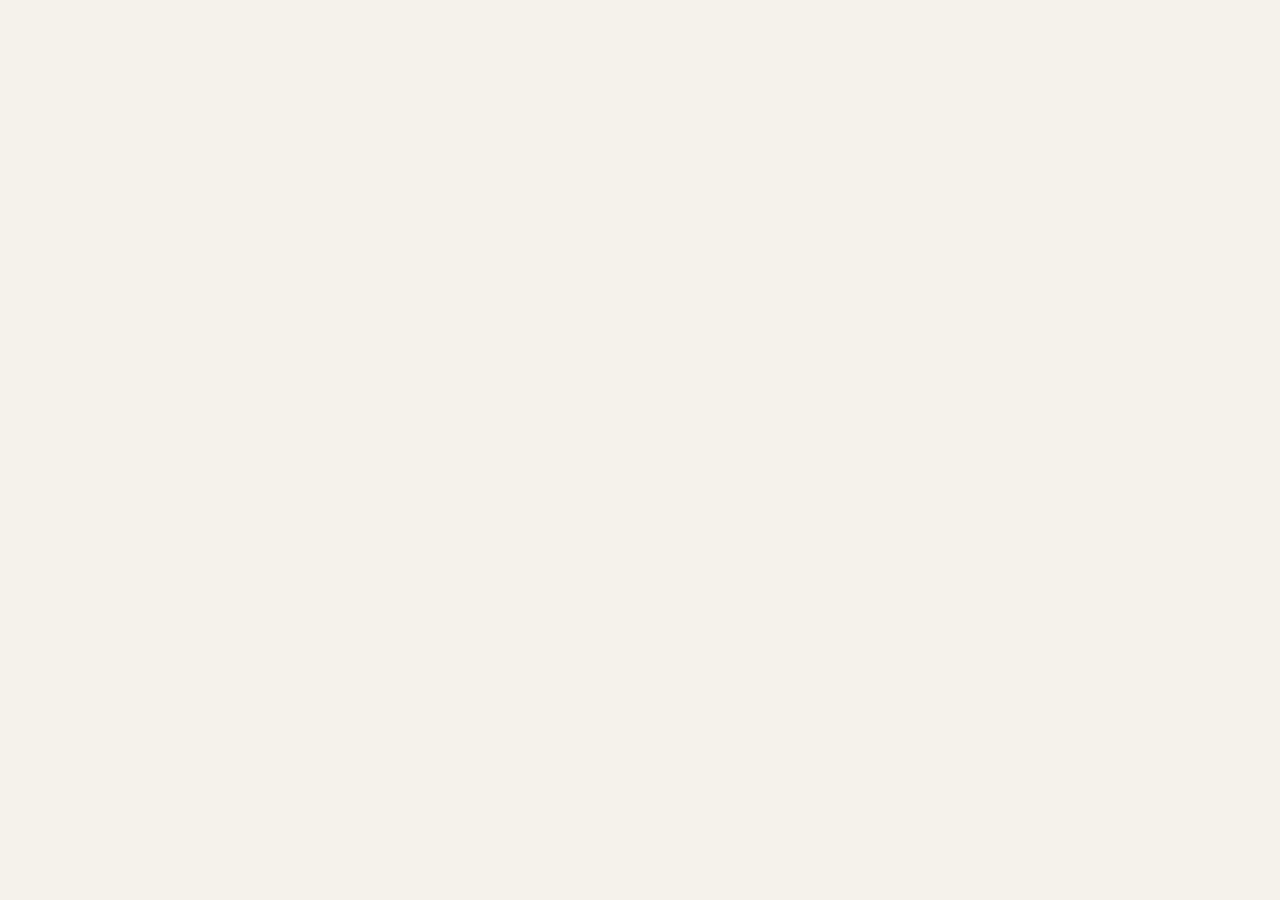
==== commit e8dad889: "Publicar AulaDex desde docs según la configuración existente de GitHub Pages" ====
--- a/index.html
+++ b/index.html
@@ -1,11 +1,3 @@
 <!doctype html>
-<html lang="es"><head>
-<meta charset="utf-8"><meta name="viewport" content="width=device-width,initial-scale=1,viewport-fit=cover">
-<meta name="theme-color" content="#183b32"><meta name="description" content="Cuatro gimnasios, cuatro bioformas y una aventura opcional para transformar tus clases con aula invertida.">
-<title>AulaDex · La Liga Invertida</title>
-<link rel="icon" href="./assets/favicon.svg" type="image/svg+xml"><link rel="stylesheet" href="./styles.css">
-</head><body><a class="skip" href="#main">Saltar al contenido</a><div id="app"></div>
-<div id="toast" class="toast" role="status" aria-live="polite"></div>
-<dialog id="dialog" aria-labelledby="dialog-title"><div id="dialog-content"></div></dialog>
-<input id="import-file" type="file" accept="application/json,.json" hidden>
-<noscript>Activa JavaScript para iniciar esta aventura.</noscript><script type="module" src="./app.js"></script></body></html>
+<html lang="es"><head><meta charset="utf-8"><meta name="viewport" content="width=device-width,initial-scale=1"><meta http-equiv="refresh" content="0;url=./docs/"><title>AulaDex · La Liga Invertida</title></head>
+<body><p><a href="./docs/">Abrir AulaDex · La Liga Invertida</a></p></body></html>
